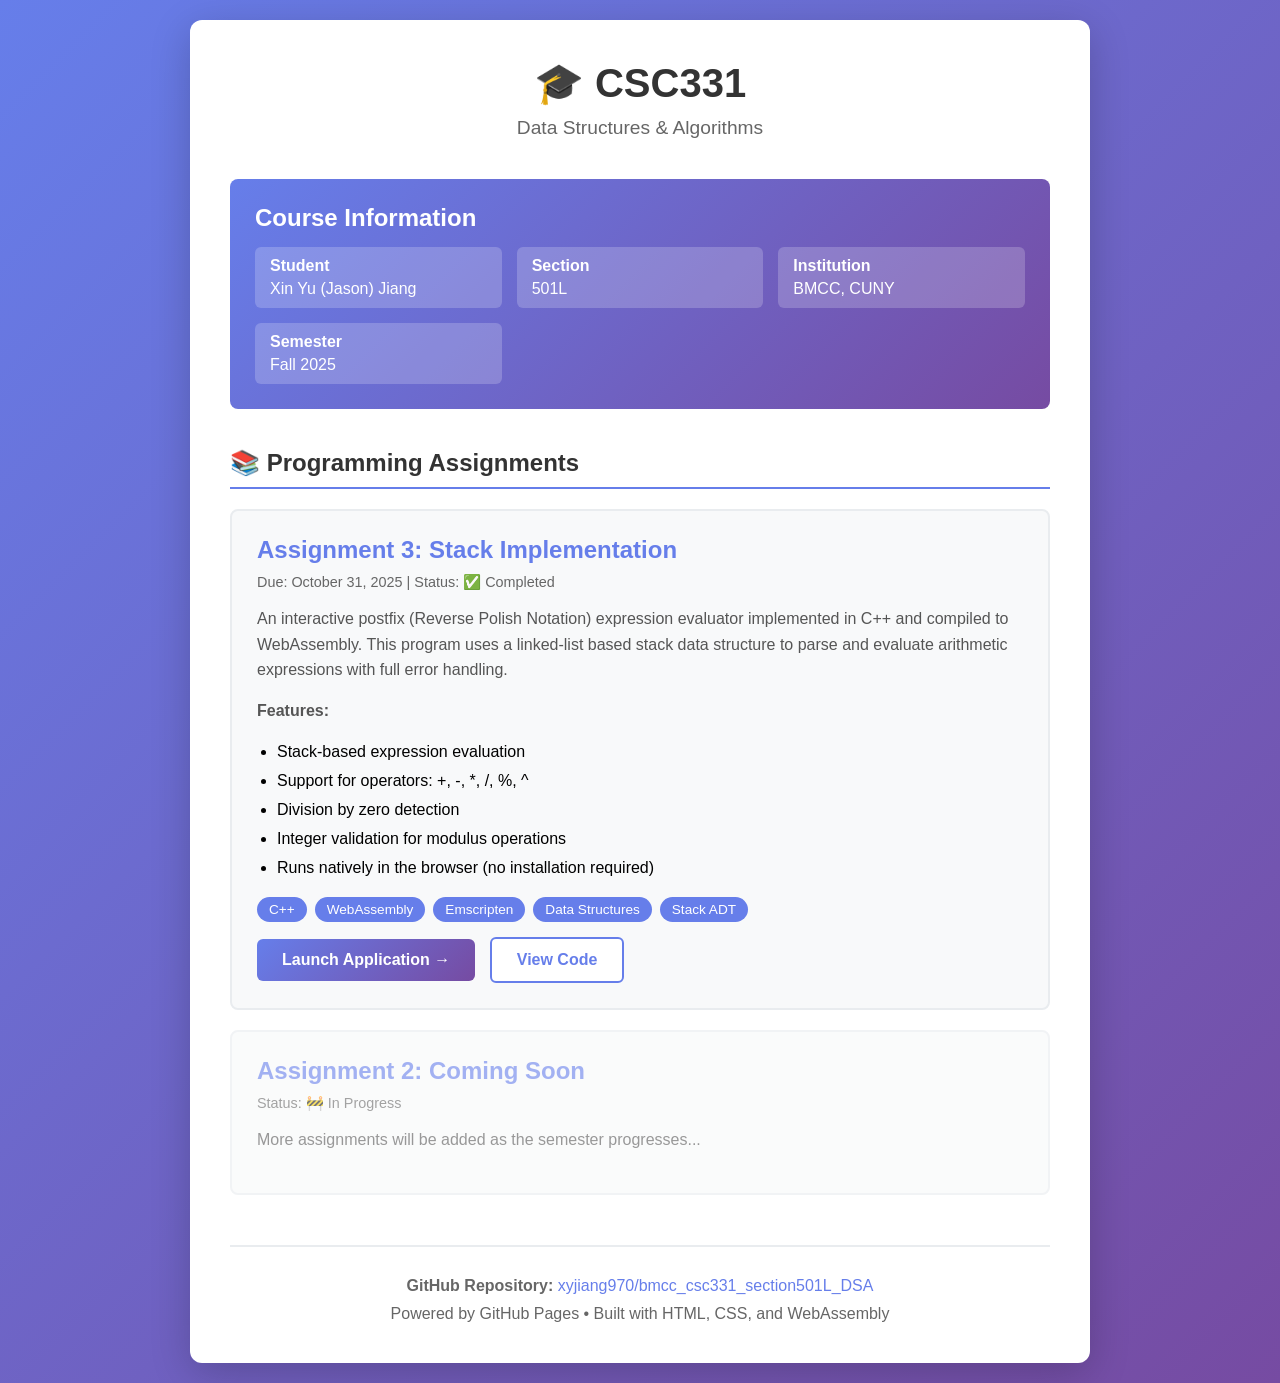
==== index.html @ f63b5f17 "." ====
<!DOCTYPE html>
<html lang="en">
<head>
    <meta charset="UTF-8">
    <meta name="viewport" content="width=device-width, initial-scale=1.0">
    <title>CSC331 - Data Structures & Algorithms | Jason Jiang</title>
    <style>
        * {
            margin: 0;
            padding: 0;
            box-sizing: border-box;
        }
        
        body {
            font-family: 'Segoe UI', Tahoma, Geneva, Verdana, sans-serif;
            background: linear-gradient(135deg, #667eea 0%, #764ba2 100%);
            min-height: 100vh;
            padding: 20px;
        }
        
        .container {
            max-width: 900px;
            margin: 0 auto;
            background: white;
            border-radius: 12px;
            padding: 40px;
            box-shadow: 0 10px 40px rgba(0,0,0,0.2);
        }
        
        header {
            text-align: center;
            margin-bottom: 40px;
        }
        
        h1 {
            color: #333;
            font-size: 2.5em;
            margin-bottom: 10px;
        }
        
        .subtitle {
            color: #666;
            font-size: 1.2em;
        }
        
        .course-info {
            background: linear-gradient(135deg, #667eea 0%, #764ba2 100%);
            color: white;
            padding: 25px;
            border-radius: 8px;
            margin: 30px 0;
        }
        
        .course-info h2 {
            margin-bottom: 15px;
        }
        
        .info-grid {
            display: grid;
            grid-template-columns: repeat(auto-fit, minmax(200px, 1fr));
            gap: 15px;
            margin-top: 15px;
        }
        
        .info-item {
            background: rgba(255, 255, 255, 0.2);
            padding: 10px 15px;
            border-radius: 6px;
        }
        
        .info-item strong {
            display: block;
            margin-bottom: 5px;
        }
        
        .assignments-section {
            margin-top: 40px;
        }
        
        .assignments-section h2 {
            color: #333;
            margin-bottom: 20px;
            padding-bottom: 10px;
            border-bottom: 2px solid #667eea;
        }
        
        .assignment-card {
            background: #f8f9fa;
            border: 2px solid #e9ecef;
            border-radius: 8px;
            padding: 25px;
            margin: 20px 0;
            transition: all 0.3s ease;
        }
        
        .assignment-card:hover {
            transform: translateY(-5px);
            box-shadow: 0 8px 25px rgba(102, 126, 234, 0.3);
            border-color: #667eea;
        }
        
        .assignment-card h3 {
            color: #667eea;
            margin-bottom: 10px;
            font-size: 1.5em;
        }
        
        .assignment-meta {
            color: #666;
            font-size: 0.9em;
            margin-bottom: 15px;
        }
        
        .assignment-card p {
            color: #555;
            line-height: 1.6;
            margin-bottom: 15px;
        }
        
        .tech-stack {
            display: flex;
            flex-wrap: wrap;
            gap: 8px;
            margin: 15px 0;
        }
        
        .tech-badge {
            background: #667eea;
            color: white;
            padding: 5px 12px;
            border-radius: 20px;
            font-size: 0.85em;
        }
        
        .btn {
            display: inline-block;
            background: linear-gradient(135deg, #667eea 0%, #764ba2 100%);
            color: white;
            padding: 12px 25px;
            border-radius: 6px;
            text-decoration: none;
            transition: transform 0.2s;
            font-weight: 600;
            margin-right: 10px;
        }
        
        .btn:hover {
            transform: scale(1.05);
            box-shadow: 0 5px 15px rgba(102, 126, 234, 0.4);
        }
        
        .btn-secondary {
            background: white;
            color: #667eea;
            border: 2px solid #667eea;
        }
        
        footer {
            text-align: center;
            margin-top: 50px;
            padding-top: 30px;
            border-top: 2px solid #e9ecef;
            color: #666;
        }
        
        footer a {
            color: #667eea;
            text-decoration: none;
        }
        
        footer a:hover {
            text-decoration: underline;
        }
    </style>
</head>
<body>
    <div class="container">
        <header>
            <h1>🎓 CSC331</h1>
            <p class="subtitle">Data Structures & Algorithms</p>
        </header>
        
        <div class="course-info">
            <h2>Course Information</h2>
            <div class="info-grid">
                <div class="info-item">
                    <strong>Student</strong>
                    Xin Yu (Jason) Jiang
                </div>
                <div class="info-item">
                    <strong>Section</strong>
                    501L
                </div>
                <div class="info-item">
                    <strong>Institution</strong>
                    BMCC, CUNY
                </div>
                <div class="info-item">
                    <strong>Semester</strong>
                    Fall 2025
                </div>
            </div>
        </div>
        
        <section class="assignments-section">
            <h2>📚 Programming Assignments</h2>
            
            <div class="assignment-card">
                <h3>Assignment 3: Stack Implementation</h3>
                <div class="assignment-meta">
                    Due: October 31, 2025 | Status: ✅ Completed
                </div>
                <p>
                    An interactive postfix (Reverse Polish Notation) expression evaluator implemented in C++ 
                    and compiled to WebAssembly. This program uses a linked-list based stack data structure 
                    to parse and evaluate arithmetic expressions with full error handling.
                </p>
                <p><strong>Features:</strong></p>
                <ul style="margin-left: 20px; margin-bottom: 15px; line-height: 1.8;">
                    <li>Stack-based expression evaluation</li>
                    <li>Support for operators: +, -, *, /, %, ^</li>
                    <li>Division by zero detection</li>
                    <li>Integer validation for modulus operations</li>
                    <li>Runs natively in the browser (no installation required)</li>
                </ul>
                <div class="tech-stack">
                    <span class="tech-badge">C++</span>
                    <span class="tech-badge">WebAssembly</span>
                    <span class="tech-badge">Emscripten</span>
                    <span class="tech-badge">Data Structures</span>
                    <span class="tech-badge">Stack ADT</span>
                </div>
                <a href="assignments/assignment_3/assignment_3/index.html" class="btn">Launch Application →</a>
                <a href="https://github.com/xyjiang970/bmcc_csc331_section501L_DSA/tree/main/assignments/assignment_3/assignment_3" class="btn btn-secondary" target="_blank">View Code</a>
            </div>
            
            <!-- Placeholder for future assignments -->
            <div class="assignment-card" style="opacity: 0.6;">
                <h3>Assignment 2: Coming Soon</h3>
                <div class="assignment-meta">
                    Status: 🚧 In Progress
                </div>
                <p>More assignments will be added as the semester progresses...</p>
            </div>
        </section>
        
        <footer>
            <p><strong>GitHub Repository:</strong> <a href="https://github.com/xyjiang970/bmcc_csc331_section501L_DSA" target="_blank">xyjiang970/bmcc_csc331_section501L_DSA</a></p>
            <p style="margin-top: 10px;">Powered by GitHub Pages • Built with HTML, CSS, and WebAssembly</p>
        </footer>
    </div>
</body>
</html>
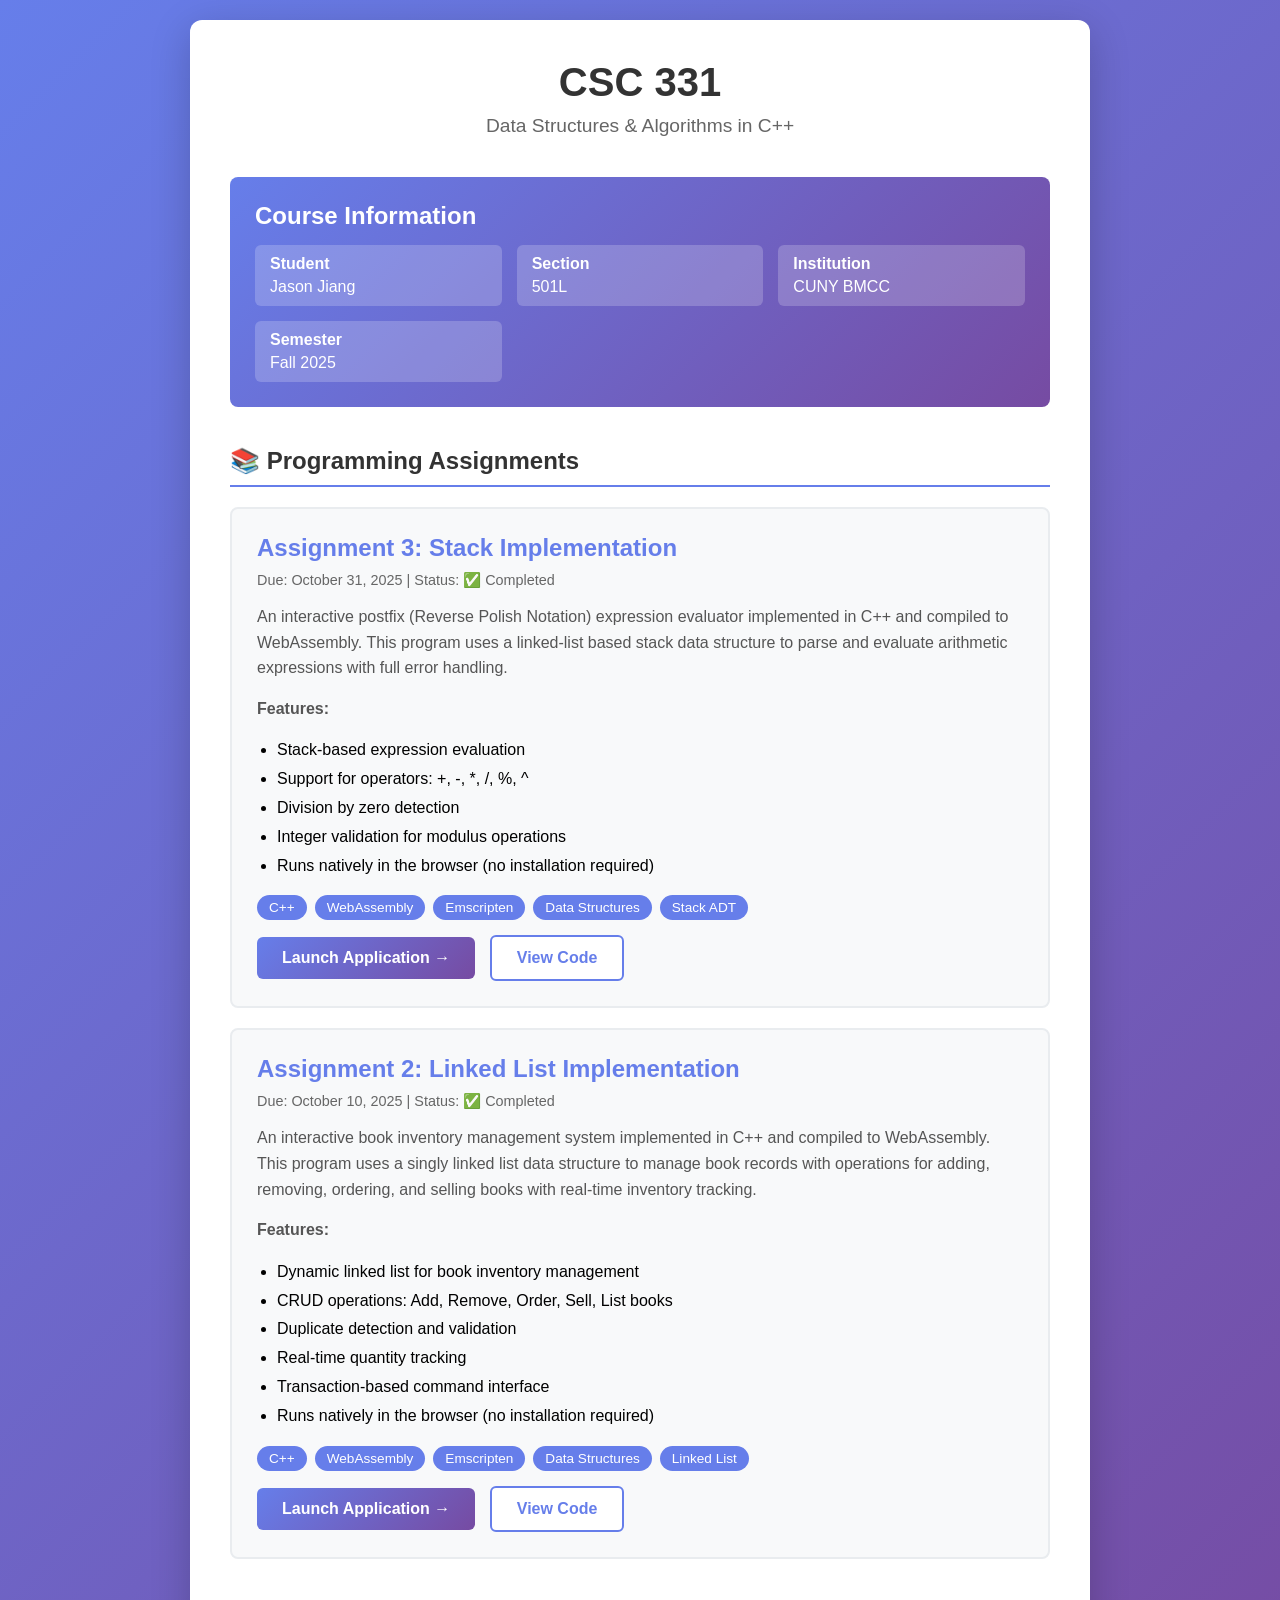
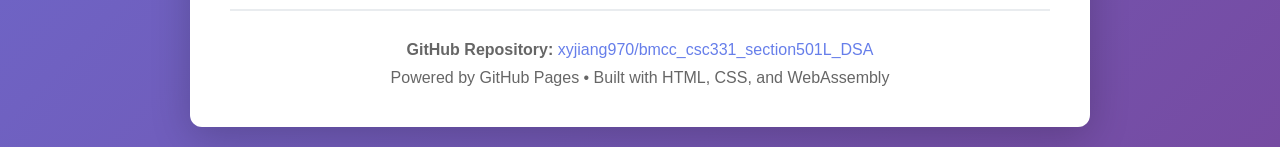
==== commit f3b2e1c9: "." ====
--- a/index.html
+++ b/index.html
@@ -4,180 +4,14 @@
     <meta charset="UTF-8">
     <meta name="viewport" content="width=device-width, initial-scale=1.0">
     <title>CSC331 - Data Structures & Algorithms | Jason Jiang</title>
-    <style>
-        * {
-            margin: 0;
-            padding: 0;
-            box-sizing: border-box;
-        }
-        
-        body {
-            font-family: 'Segoe UI', Tahoma, Geneva, Verdana, sans-serif;
-            background: linear-gradient(135deg, #667eea 0%, #764ba2 100%);
-            min-height: 100vh;
-            padding: 20px;
-        }
-        
-        .container {
-            max-width: 900px;
-            margin: 0 auto;
-            background: white;
-            border-radius: 12px;
-            padding: 40px;
-            box-shadow: 0 10px 40px rgba(0,0,0,0.2);
-        }
-        
-        header {
-            text-align: center;
-            margin-bottom: 40px;
-        }
-        
-        h1 {
-            color: #333;
-            font-size: 2.5em;
-            margin-bottom: 10px;
-        }
-        
-        .subtitle {
-            color: #666;
-            font-size: 1.2em;
-        }
-        
-        .course-info {
-            background: linear-gradient(135deg, #667eea 0%, #764ba2 100%);
-            color: white;
-            padding: 25px;
-            border-radius: 8px;
-            margin: 30px 0;
-        }
-        
-        .course-info h2 {
-            margin-bottom: 15px;
-        }
-        
-        .info-grid {
-            display: grid;
-            grid-template-columns: repeat(auto-fit, minmax(200px, 1fr));
-            gap: 15px;
-            margin-top: 15px;
-        }
-        
-        .info-item {
-            background: rgba(255, 255, 255, 0.2);
-            padding: 10px 15px;
-            border-radius: 6px;
-        }
-        
-        .info-item strong {
-            display: block;
-            margin-bottom: 5px;
-        }
-        
-        .assignments-section {
-            margin-top: 40px;
-        }
-        
-        .assignments-section h2 {
-            color: #333;
-            margin-bottom: 20px;
-            padding-bottom: 10px;
-            border-bottom: 2px solid #667eea;
-        }
-        
-        .assignment-card {
-            background: #f8f9fa;
-            border: 2px solid #e9ecef;
-            border-radius: 8px;
-            padding: 25px;
-            margin: 20px 0;
-            transition: all 0.3s ease;
-        }
-        
-        .assignment-card:hover {
-            transform: translateY(-5px);
-            box-shadow: 0 8px 25px rgba(102, 126, 234, 0.3);
-            border-color: #667eea;
-        }
-        
-        .assignment-card h3 {
-            color: #667eea;
-            margin-bottom: 10px;
-            font-size: 1.5em;
-        }
-        
-        .assignment-meta {
-            color: #666;
-            font-size: 0.9em;
-            margin-bottom: 15px;
-        }
-        
-        .assignment-card p {
-            color: #555;
-            line-height: 1.6;
-            margin-bottom: 15px;
-        }
-        
-        .tech-stack {
-            display: flex;
-            flex-wrap: wrap;
-            gap: 8px;
-            margin: 15px 0;
-        }
-        
-        .tech-badge {
-            background: #667eea;
-            color: white;
-            padding: 5px 12px;
-            border-radius: 20px;
-            font-size: 0.85em;
-        }
-        
-        .btn {
-            display: inline-block;
-            background: linear-gradient(135deg, #667eea 0%, #764ba2 100%);
-            color: white;
-            padding: 12px 25px;
-            border-radius: 6px;
-            text-decoration: none;
-            transition: transform 0.2s;
-            font-weight: 600;
-            margin-right: 10px;
-        }
-        
-        .btn:hover {
-            transform: scale(1.05);
-            box-shadow: 0 5px 15px rgba(102, 126, 234, 0.4);
-        }
-        
-        .btn-secondary {
-            background: white;
-            color: #667eea;
-            border: 2px solid #667eea;
-        }
-        
-        footer {
-            text-align: center;
-            margin-top: 50px;
-            padding-top: 30px;
-            border-top: 2px solid #e9ecef;
-            color: #666;
-        }
-        
-        footer a {
-            color: #667eea;
-            text-decoration: none;
-        }
-        
-        footer a:hover {
-            text-decoration: underline;
-        }
-    </style>
+    <link rel="stylesheet" type="text/css" href="stylesheets/root_index.css">
 </head>
+
 <body>
     <div class="container">
         <header>
-            <h1>🎓 CSC331</h1>
-            <p class="subtitle">Data Structures & Algorithms</p>
+            <h1>CSC 331</h1>
+            <p class="subtitle">Data Structures & Algorithms in C++</p>
         </header>
         
         <div class="course-info">
@@ -185,7 +19,7 @@
             <div class="info-grid">
                 <div class="info-item">
                     <strong>Student</strong>
-                    Xin Yu (Jason) Jiang
+                    Jason Jiang
                 </div>
                 <div class="info-item">
                     <strong>Section</strong>
@@ -193,7 +27,7 @@
                 </div>
                 <div class="info-item">
                     <strong>Institution</strong>
-                    BMCC, CUNY
+                    CUNY BMCC
                 </div>
                 <div class="info-item">
                     <strong>Semester</strong>
@@ -234,13 +68,34 @@
                 <a href="https://github.com/xyjiang970/bmcc_csc331_section501L_DSA/tree/main/assignments/assignment_3/assignment_3" class="btn btn-secondary" target="_blank">View Code</a>
             </div>
             
-            <!-- Placeholder for future assignments -->
-            <div class="assignment-card" style="opacity: 0.6;">
-                <h3>Assignment 2: Coming Soon</h3>
+             <div class="assignment-card">
+                <h3>Assignment 2: Linked List Implementation</h3>
                 <div class="assignment-meta">
-                    Status: 🚧 In Progress
+                    Due: October 10, 2025 | Status: ✅ Completed
                 </div>
-                <p>More assignments will be added as the semester progresses...</p>
+                <p>
+                    An interactive book inventory management system implemented in C++ and compiled to WebAssembly. 
+                    This program uses a singly linked list data structure to manage book records with operations 
+                    for adding, removing, ordering, and selling books with real-time inventory tracking.
+                </p>
+                <p><strong>Features:</strong></p>
+                <ul style="margin-left: 20px; margin-bottom: 15px; line-height: 1.8;">
+                    <li>Dynamic linked list for book inventory management</li>
+                    <li>CRUD operations: Add, Remove, Order, Sell, List books</li>
+                    <li>Duplicate detection and validation</li>
+                    <li>Real-time quantity tracking</li>
+                    <li>Transaction-based command interface</li>
+                    <li>Runs natively in the browser (no installation required)</li>
+                </ul>
+                <div class="tech-stack">
+                    <span class="tech-badge">C++</span>
+                    <span class="tech-badge">WebAssembly</span>
+                    <span class="tech-badge">Emscripten</span>
+                    <span class="tech-badge">Data Structures</span>
+                    <span class="tech-badge">Linked List</span>
+                </div>
+                <a href="assignments/assignment_2/assignment_2/index.html" class="btn">Launch Application →</a>
+                <a href="https://github.com/xyjiang970/bmcc_csc331_section501L_DSA/tree/main/assignments/assignment_2/assignment_2" class="btn btn-secondary" target="_blank">View Code</a>
             </div>
         </section>
         
@@ -250,4 +105,5 @@
         </footer>
     </div>
 </body>
+
 </html>
--- a/stylesheets/root_index.css
+++ b/stylesheets/root_index.css
@@ -0,0 +1,166 @@
+* {
+    margin: 0;
+    padding: 0;
+    box-sizing: border-box;
+}
+
+body {
+    font-family: 'Segoe UI', Tahoma, Geneva, Verdana, sans-serif;
+    background: linear-gradient(135deg, #667eea 0%, #764ba2 100%);
+    min-height: 100vh;
+    padding: 20px;
+}
+
+.container {
+    max-width: 900px;
+    margin: 0 auto;
+    background: white;
+    border-radius: 12px;
+    padding: 40px;
+    box-shadow: 0 10px 40px rgba(0,0,0,0.2);
+}
+
+header {
+    text-align: center;
+    margin-bottom: 40px;
+}
+
+h1 {
+    color: #333;
+    font-size: 2.5em;
+    margin-bottom: 10px;
+}
+
+.subtitle {
+    color: #666;
+    font-size: 1.2em;
+}
+
+.course-info {
+    background: linear-gradient(135deg, #667eea 0%, #764ba2 100%);
+    color: white;
+    padding: 25px;
+    border-radius: 8px;
+    margin: 30px 0;
+}
+
+.course-info h2 {
+    margin-bottom: 15px;
+}
+
+.info-grid {
+    display: grid;
+    grid-template-columns: repeat(auto-fit, minmax(200px, 1fr));
+    gap: 15px;
+    margin-top: 15px;
+}
+
+.info-item {
+    background: rgba(255, 255, 255, 0.2);
+    padding: 10px 15px;
+    border-radius: 6px;
+}
+
+.info-item strong {
+    display: block;
+    margin-bottom: 5px;
+}
+
+.assignments-section {
+    margin-top: 40px;
+}
+
+.assignments-section h2 {
+    color: #333;
+    margin-bottom: 20px;
+    padding-bottom: 10px;
+    border-bottom: 2px solid #667eea;
+}
+
+.assignment-card {
+    background: #f8f9fa;
+    border: 2px solid #e9ecef;
+    border-radius: 8px;
+    padding: 25px;
+    margin: 20px 0;
+    transition: all 0.3s ease;
+}
+
+.assignment-card:hover {
+    transform: translateY(-5px);
+    box-shadow: 0 8px 25px rgba(102, 126, 234, 0.3);
+    border-color: #667eea;
+}
+
+.assignment-card h3 {
+    color: #667eea;
+    margin-bottom: 10px;
+    font-size: 1.5em;
+}
+
+.assignment-meta {
+    color: #666;
+    font-size: 0.9em;
+    margin-bottom: 15px;
+}
+
+.assignment-card p {
+    color: #555;
+    line-height: 1.6;
+    margin-bottom: 15px;
+}
+
+.tech-stack {
+    display: flex;
+    flex-wrap: wrap;
+    gap: 8px;
+    margin: 15px 0;
+}
+
+.tech-badge {
+    background: #667eea;
+    color: white;
+    padding: 5px 12px;
+    border-radius: 20px;
+    font-size: 0.85em;
+}
+
+.btn {
+    display: inline-block;
+    background: linear-gradient(135deg, #667eea 0%, #764ba2 100%);
+    color: white;
+    padding: 12px 25px;
+    border-radius: 6px;
+    text-decoration: none;
+    transition: transform 0.2s;
+    font-weight: 600;
+    margin-right: 10px;
+}
+
+.btn:hover {
+    transform: scale(1.05);
+    box-shadow: 0 5px 15px rgba(102, 126, 234, 0.4);
+}
+
+.btn-secondary {
+    background: white;
+    color: #667eea;
+    border: 2px solid #667eea;
+}
+
+footer {
+    text-align: center;
+    margin-top: 50px;
+    padding-top: 30px;
+    border-top: 2px solid #e9ecef;
+    color: #666;
+}
+
+footer a {
+    color: #667eea;
+    text-decoration: none;
+}
+
+footer a:hover {
+    text-decoration: underline;
+}
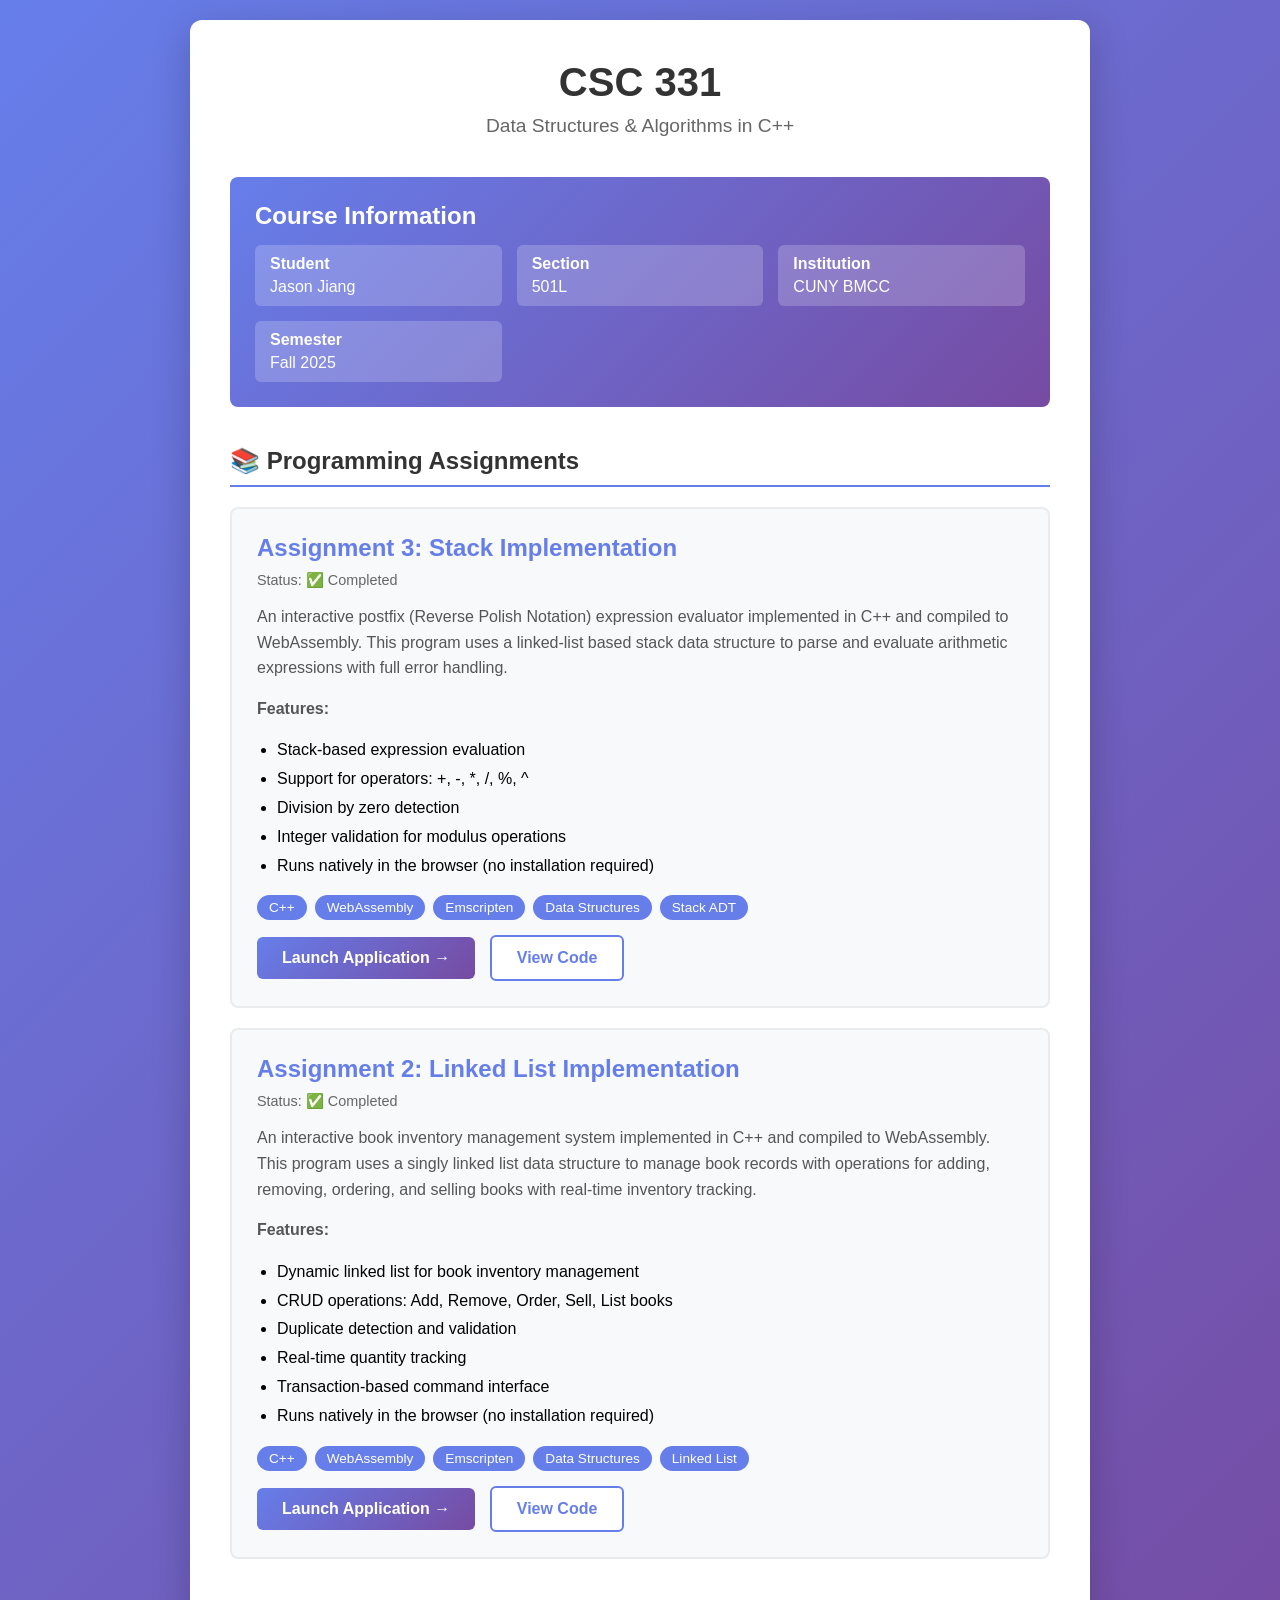
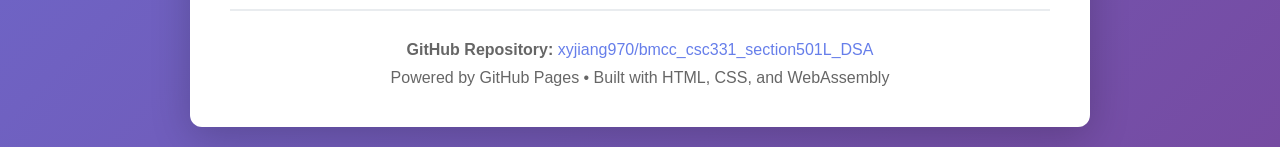
==== commit 91d0c703: "." ====
--- a/index.html
+++ b/index.html
@@ -42,7 +42,7 @@
             <div class="assignment-card">
                 <h3>Assignment 3: Stack Implementation</h3>
                 <div class="assignment-meta">
-                    Due: October 31, 2025 | Status: ✅ Completed
+                    Status: ✅ Completed
                 </div>
                 <p>
                     An interactive postfix (Reverse Polish Notation) expression evaluator implemented in C++ 
@@ -71,7 +71,7 @@
              <div class="assignment-card">
                 <h3>Assignment 2: Linked List Implementation</h3>
                 <div class="assignment-meta">
-                    Due: October 10, 2025 | Status: ✅ Completed
+                    Status: ✅ Completed
                 </div>
                 <p>
                     An interactive book inventory management system implemented in C++ and compiled to WebAssembly. 
